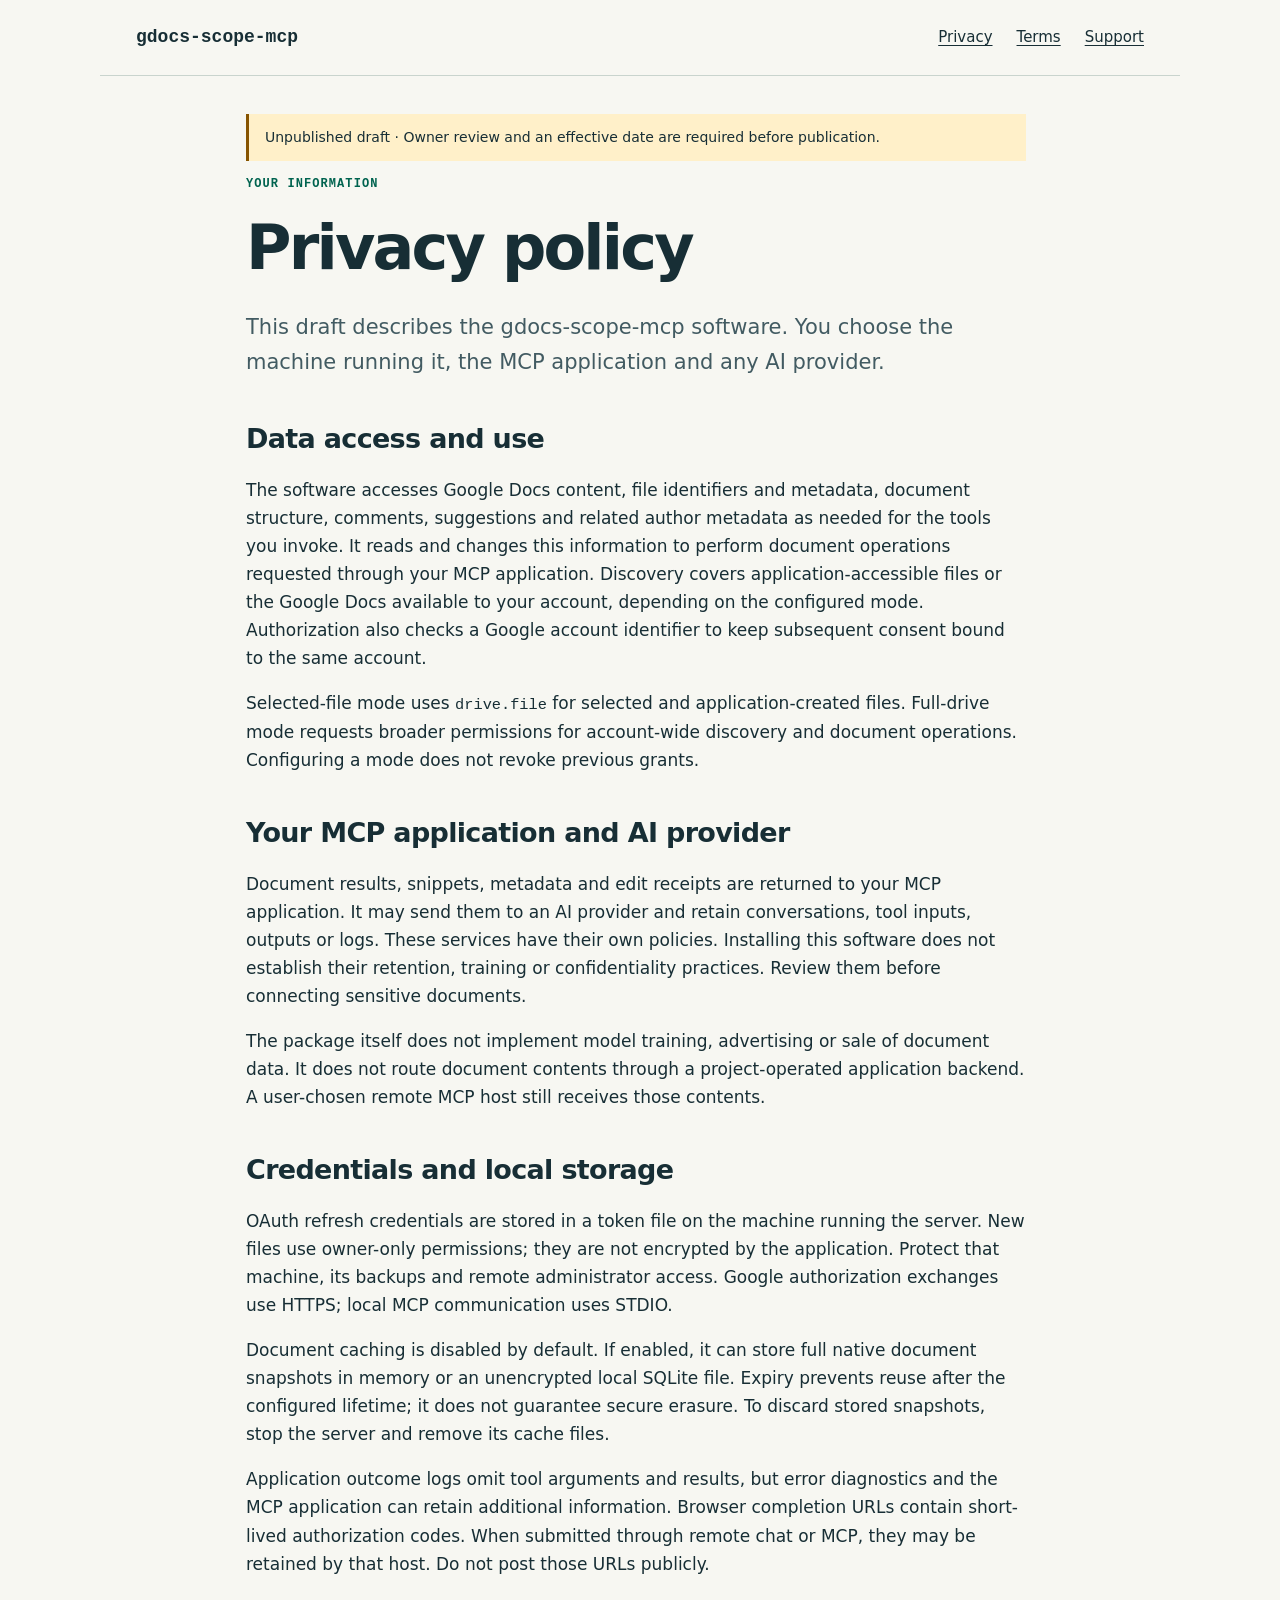
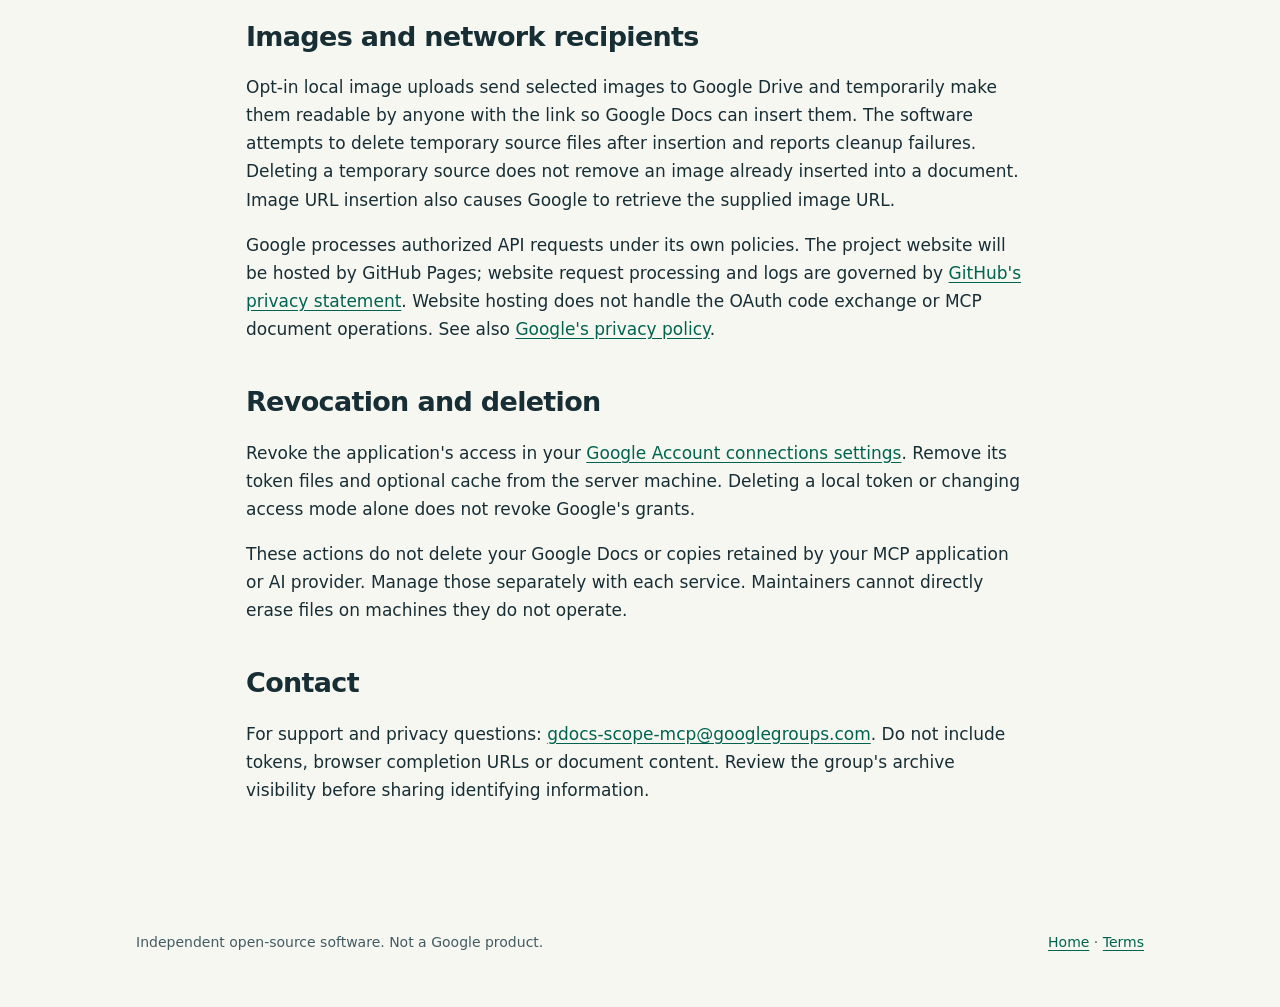
==== website/privacy.html @ fe9aa480 "Prepare local static pages for public OAuth review" ====
<!doctype html>
<html lang="en">
<head><meta charset="utf-8"><meta name="viewport" content="width=device-width, initial-scale=1"><title>Privacy — gdocs-scope-mcp</title><link rel="stylesheet" href="style.css"></head>
<body>
  <a class="skip" href="#main">Skip to content</a>
  <header><a class="brand" href="index.html">gdocs-scope-mcp</a><nav aria-label="Main"><a href="privacy.html" aria-current="page">Privacy</a><a href="terms.html">Terms</a><a href="mailto:gdocs-scope-mcp@googlegroups.com">Support</a></nav></header>
  <main id="main" class="legal">
    <p class="notice">Unpublished draft · Owner review and an effective date are required before publication.</p>
    <p class="eyebrow">Your information</p><h1>Privacy policy</h1>
    <p class="lead">This draft describes the gdocs-scope-mcp software. You choose the machine running it, the MCP application and any AI provider.</p>
    <h2>Data access and use</h2>
    <p>The software accesses Google Docs content, file identifiers and metadata, document structure, comments, suggestions and related author metadata as needed for the tools you invoke. It reads and changes this information to perform document operations requested through your MCP application. Discovery covers application-accessible files or the Google Docs available to your account, depending on the configured mode. Authorization also checks a Google account identifier to keep subsequent consent bound to the same account.</p>
    <p>Selected-file mode uses <code>drive.file</code> for selected and application-created files. Full-drive mode requests broader permissions for account-wide discovery and document operations. Configuring a mode does not revoke previous grants.</p>
    <h2>Your MCP application and AI provider</h2>
    <p>Document results, snippets, metadata and edit receipts are returned to your MCP application. It may send them to an AI provider and retain conversations, tool inputs, outputs or logs. These services have their own policies. Installing this software does not establish their retention, training or confidentiality practices. Review them before connecting sensitive documents.</p>
    <p>The package itself does not implement model training, advertising or sale of document data. It does not route document contents through a project-operated application backend. A user-chosen remote MCP host still receives those contents.</p>
    <h2>Credentials and local storage</h2>
    <p>OAuth refresh credentials are stored in a token file on the machine running the server. New files use owner-only permissions; they are not encrypted by the application. Protect that machine, its backups and remote administrator access. Google authorization exchanges use HTTPS; local MCP communication uses STDIO.</p>
    <p>Document caching is disabled by default. If enabled, it can store full native document snapshots in memory or an unencrypted local SQLite file. Expiry prevents reuse after the configured lifetime; it does not guarantee secure erasure. To discard stored snapshots, stop the server and remove its cache files.</p>
    <p>Application outcome logs omit tool arguments and results, but error diagnostics and the MCP application can retain additional information. Browser completion URLs contain short-lived authorization codes. When submitted through remote chat or MCP, they may be retained by that host. Do not post those URLs publicly.</p>
    <h2>Images and network recipients</h2>
    <p>Opt-in local image uploads send selected images to Google Drive and temporarily make them readable by anyone with the link so Google Docs can insert them. The software attempts to delete temporary source files after insertion and reports cleanup failures. Deleting a temporary source does not remove an image already inserted into a document. Image URL insertion also causes Google to retrieve the supplied image URL.</p>
    <p>Google processes authorized API requests under its own policies. The project website will be hosted by GitHub Pages; website request processing and logs are governed by <a href="https://docs.github.com/en/site-policy/privacy-policies/github-general-privacy-statement">GitHub's privacy statement</a>. Website hosting does not handle the OAuth code exchange or MCP document operations. See also <a href="https://policies.google.com/privacy">Google's privacy policy</a>.</p>
    <h2>Revocation and deletion</h2>
    <p>Revoke the application's access in your <a href="https://myaccount.google.com/connections">Google Account connections settings</a>. Remove its token files and optional cache from the server machine. Deleting a local token or changing access mode alone does not revoke Google's grants.</p>
    <p>These actions do not delete your Google Docs or copies retained by your MCP application or AI provider. Manage those separately with each service. Maintainers cannot directly erase files on machines they do not operate.</p>
    <h2>Contact</h2>
    <p>For support and privacy questions: <a href="mailto:gdocs-scope-mcp@googlegroups.com">gdocs-scope-mcp@googlegroups.com</a>. Do not include tokens, browser completion URLs or document content. Review the group's archive visibility before sharing identifying information.</p>
  </main>
  <footer><p>Independent open-source software. Not a Google product.</p><p><a href="index.html">Home</a> · <a href="terms.html">Terms</a></p></footer>
</body>
</html>
---- website/style.css ----
:root { color-scheme: light; --ink: #172e35; --muted: #425b62; --paper: #f7f7f2; --line: #c9d4ce; --accent: #00634f; }
* { box-sizing: border-box; }
html { scroll-behavior: smooth; }
body { margin: 0; background: var(--paper); color: var(--ink); font: 17px/1.65 system-ui, sans-serif; }
a { color: var(--accent); text-underline-offset: .2em; }
a:hover { text-decoration-thickness: 2px; }
a:focus-visible { outline: 3px solid #875400; outline-offset: 5px; }
header, main, footer { max-width: 1080px; margin: auto; padding: 24px 36px; }
header { display: flex; flex-wrap: wrap; align-items: center; justify-content: space-between; gap: 18px; border-bottom: 1px solid var(--line); }
.brand { font: 700 18px/1.5 ui-monospace, monospace; color: var(--ink); text-decoration: none; }
nav { display: flex; flex-wrap: wrap; gap: 24px; font-size: 15px; }
nav a { color: var(--ink); }
.skip { position: absolute; left: 12px; top: -100px; background: white; padding: 10px; }
.skip:focus { top: 12px; }
.notice { font-size: 14px; padding: 12px 16px; background: #fff0c9; border-left: 3px solid #875400; }
section { margin: 0; padding: 50px 0; border-bottom: 1px solid var(--line); }
.hero { padding: 64px 0 70px; }
.eyebrow { font: 650 12px/1.6 ui-monospace, monospace; letter-spacing: .09em; text-transform: uppercase; color: var(--accent); }
h1 { font-size: clamp(36px, 5.5vw, 62px); line-height: 1.1; letter-spacing: -.045em; font-weight: 650; margin: 20px 0 28px; }
h2 { font-size: clamp(26px, 3vw, 34px); line-height: 1.25; letter-spacing: -.025em; margin: 14px 0 20px; }
h3 { font-size: 22px; line-height: 1.3; margin: 20px 0 12px; }
p { max-width: 780px; }
.lead { font-size: 21px; color: var(--muted); max-width: 800px; }
.actions { display: flex; flex-wrap: wrap; align-items: center; gap: 24px; margin: 32px 0 0; }
.button { display: inline-block; color: white; background: var(--accent); padding: 12px 20px; text-decoration: none; border-radius: 4px; font-size: 16px; }
.button:hover { background: #004d3e; }
.example { display: grid; grid-template-columns: 1fr 1.1fr; gap: 24px 32px; }
pre { font: 15px/1.9 ui-monospace, monospace; color: #e5f1eb; background: #172e35; padding: 24px; border-radius: 4px; overflow: auto; max-width: 100%; align-self: center; }
code { font-family: ui-monospace, monospace; font-size: .9em; }
pre code { font-size: inherit; }
.caption { grid-column: 1/-1; font-size: 14px; color: var(--muted); margin: 0; }
.columns { display: grid; grid-template-columns: 1fr 1fr; gap: 40px; }
.boundary { border-left: 4px solid var(--accent); padding-left: 28px; margin-top: 32px; background: #edf2ec; padding-right: 28px; }
.legal { max-width: 860px; padding-bottom: 60px; }
.legal h2 { margin-top: 42px; font-size: 27px; }
.legal p { overflow-wrap: anywhere; }
footer { display: flex; justify-content: space-between; flex-wrap: wrap; gap: 10px 30px; font-size: 14px; color: var(--muted); padding-top: 36px; padding-bottom: 40px; }
@media (max-width: 700px) { header, main, footer { padding-left: 22px; padding-right: 22px; } .example, .columns { grid-template-columns: 1fr; gap: 12px; } .hero { padding: 40px 0; } section { padding: 36px 0; } .lead { font-size: 19px; } pre { font-size: 13px; padding: 18px; } .boundary { padding-left: 18px; padding-right: 18px; } }
@media (prefers-reduced-motion: reduce) { html { scroll-behavior: auto; } }
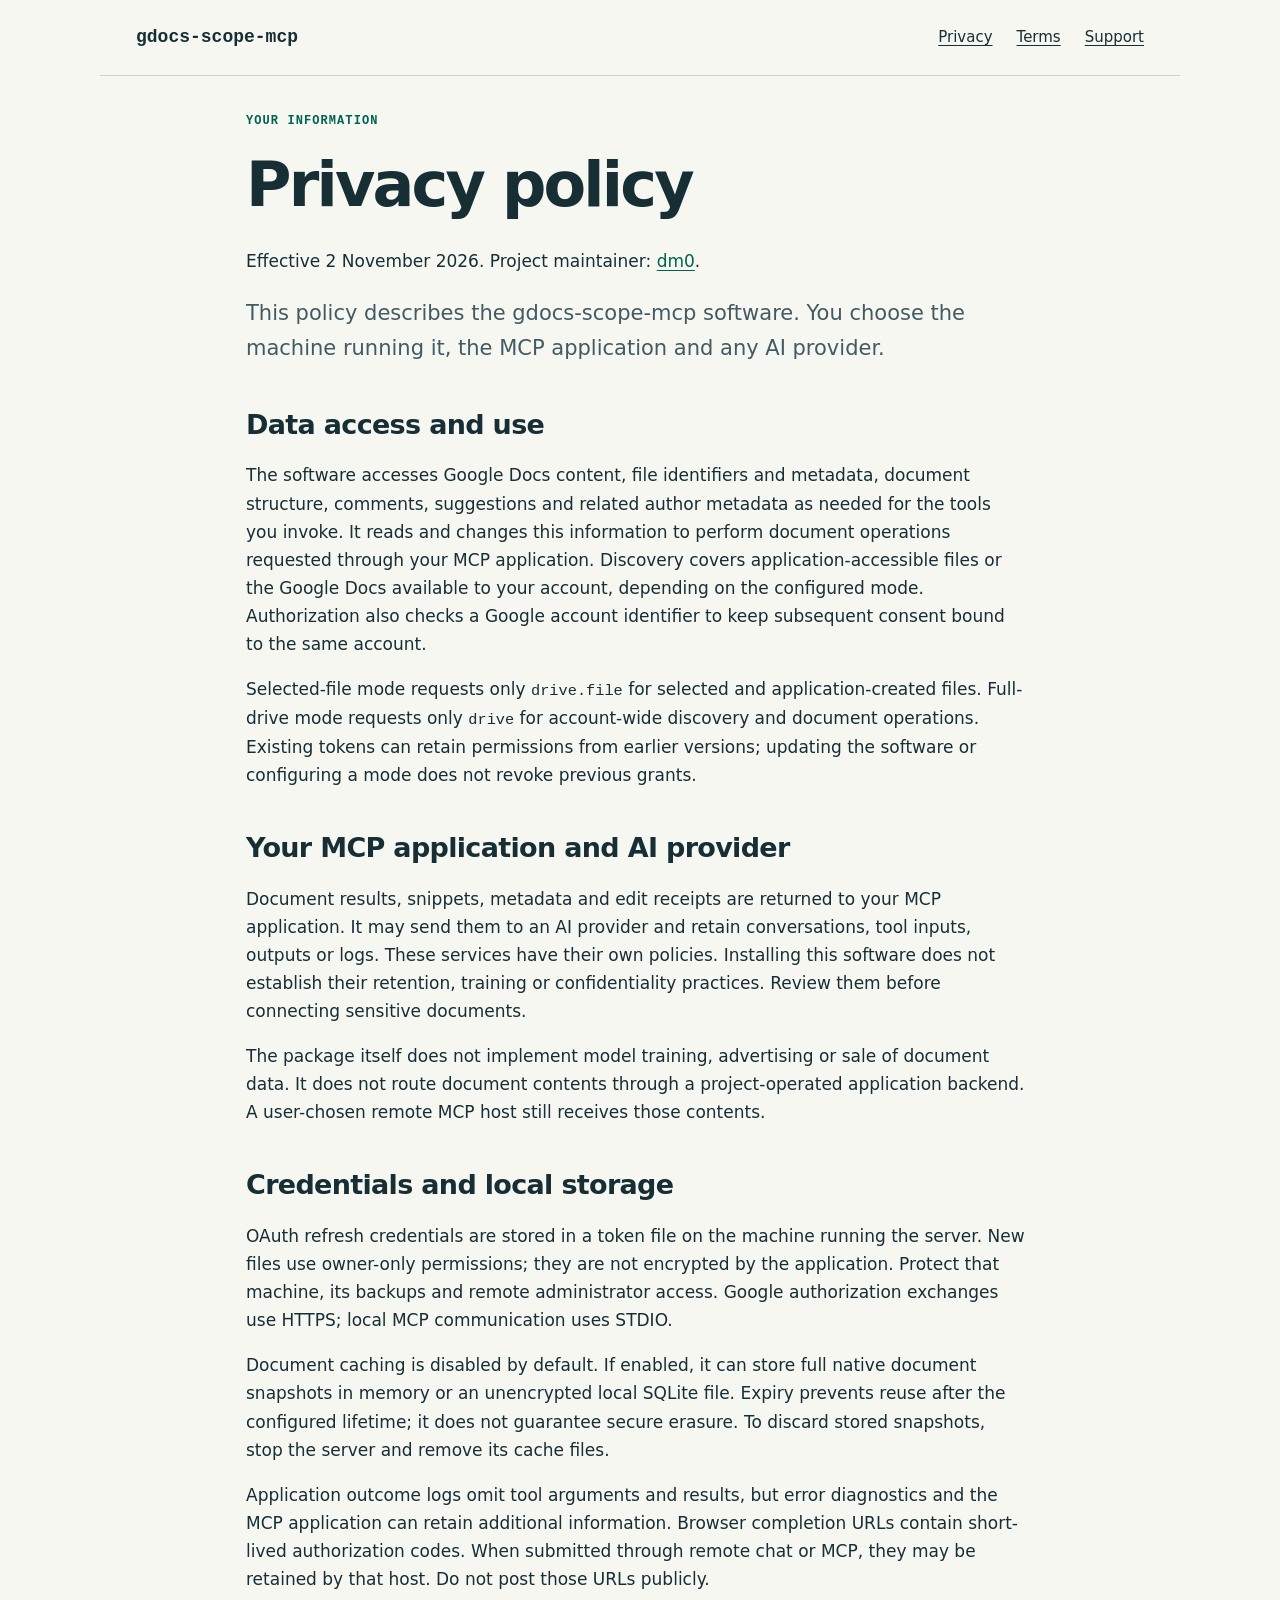
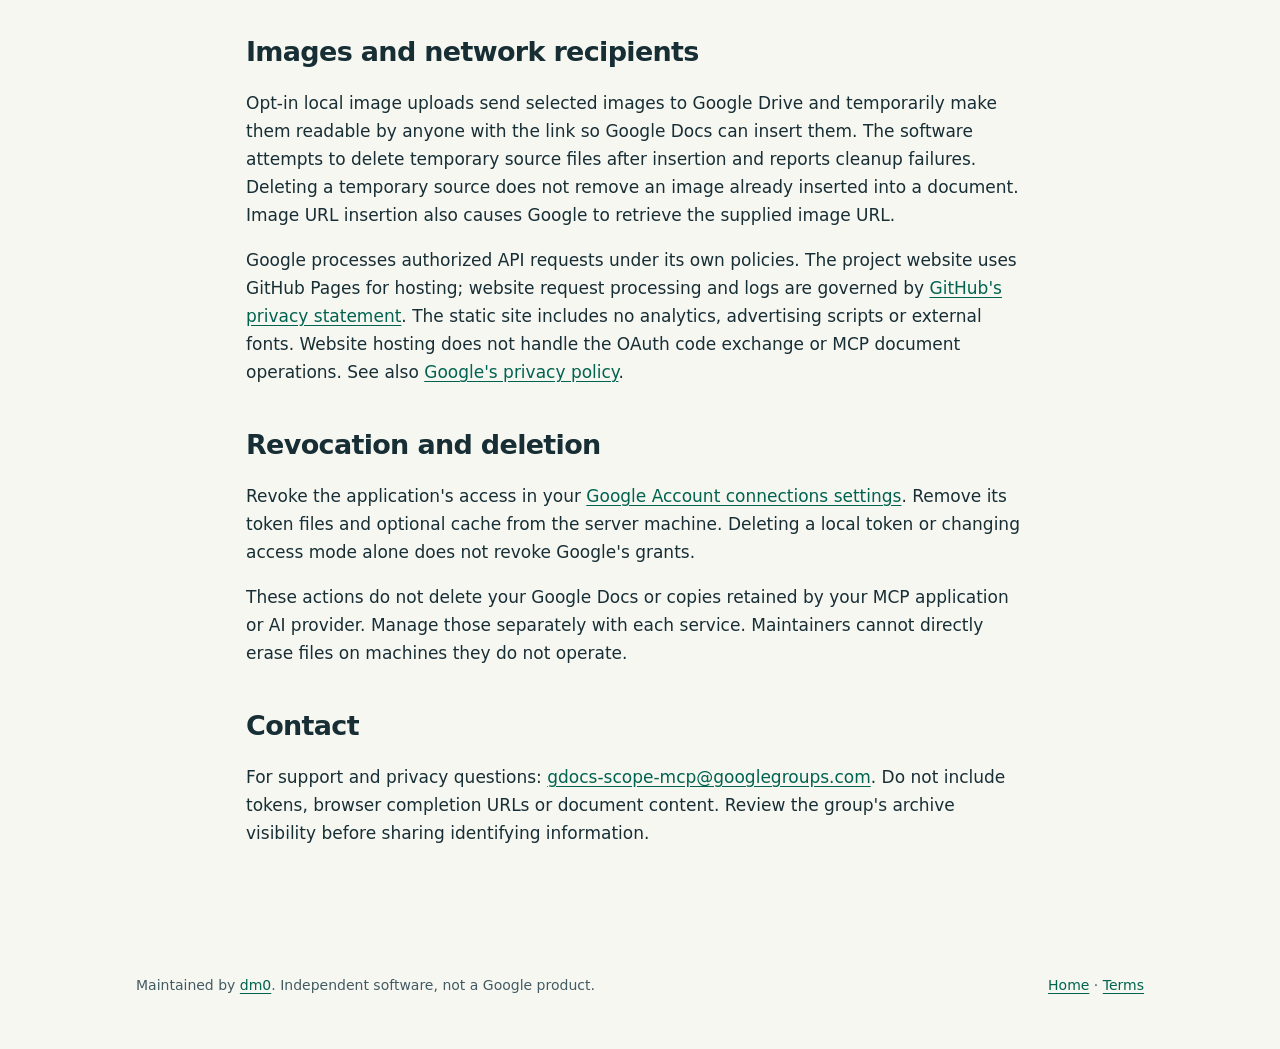
==== commit 4a6cecaa: "Finalize website content, privacy policy and publication guidance" ====
--- a/website/privacy.html
+++ b/website/privacy.html
@@ -1,16 +1,16 @@
 <!doctype html>
 <html lang="en">
-<head><meta charset="utf-8"><meta name="viewport" content="width=device-width, initial-scale=1"><title>Privacy — gdocs-scope-mcp</title><link rel="stylesheet" href="style.css"></head>
+<head><meta charset="utf-8"><meta name="viewport" content="width=device-width, initial-scale=1"><meta name="description" content="How gdocs-scope-mcp accesses, uses and stores Google Docs data, and how to revoke access."><title>Privacy — gdocs-scope-mcp</title><link rel="icon" href="icon.svg" type="image/svg+xml"><link rel="stylesheet" href="style.css"></head>
 <body>
   <a class="skip" href="#main">Skip to content</a>
   <header><a class="brand" href="index.html">gdocs-scope-mcp</a><nav aria-label="Main"><a href="privacy.html" aria-current="page">Privacy</a><a href="terms.html">Terms</a><a href="mailto:gdocs-scope-mcp@googlegroups.com">Support</a></nav></header>
   <main id="main" class="legal">
-    <p class="notice">Unpublished draft · Owner review and an effective date are required before publication.</p>
     <p class="eyebrow">Your information</p><h1>Privacy policy</h1>
-    <p class="lead">This draft describes the gdocs-scope-mcp software. You choose the machine running it, the MCP application and any AI provider.</p>
+    <p>Effective <time datetime="2026-11-02">2 November 2026</time>. Project maintainer: <a href="https://github.com/dm0">dm0</a>.</p>
+    <p class="lead">This policy describes the gdocs-scope-mcp software. You choose the machine running it, the MCP application and any AI provider.</p>
     <h2>Data access and use</h2>
     <p>The software accesses Google Docs content, file identifiers and metadata, document structure, comments, suggestions and related author metadata as needed for the tools you invoke. It reads and changes this information to perform document operations requested through your MCP application. Discovery covers application-accessible files or the Google Docs available to your account, depending on the configured mode. Authorization also checks a Google account identifier to keep subsequent consent bound to the same account.</p>
-    <p>Selected-file mode uses <code>drive.file</code> for selected and application-created files. Full-drive mode requests broader permissions for account-wide discovery and document operations. Configuring a mode does not revoke previous grants.</p>
+    <p>Selected-file mode requests only <code>drive.file</code> for selected and application-created files. Full-drive mode requests only <code>drive</code> for account-wide discovery and document operations. Existing tokens can retain permissions from earlier versions; updating the software or configuring a mode does not revoke previous grants.</p>
     <h2>Your MCP application and AI provider</h2>
     <p>Document results, snippets, metadata and edit receipts are returned to your MCP application. It may send them to an AI provider and retain conversations, tool inputs, outputs or logs. These services have their own policies. Installing this software does not establish their retention, training or confidentiality practices. Review them before connecting sensitive documents.</p>
     <p>The package itself does not implement model training, advertising or sale of document data. It does not route document contents through a project-operated application backend. A user-chosen remote MCP host still receives those contents.</p>
@@ -20,13 +20,13 @@
     <p>Application outcome logs omit tool arguments and results, but error diagnostics and the MCP application can retain additional information. Browser completion URLs contain short-lived authorization codes. When submitted through remote chat or MCP, they may be retained by that host. Do not post those URLs publicly.</p>
     <h2>Images and network recipients</h2>
     <p>Opt-in local image uploads send selected images to Google Drive and temporarily make them readable by anyone with the link so Google Docs can insert them. The software attempts to delete temporary source files after insertion and reports cleanup failures. Deleting a temporary source does not remove an image already inserted into a document. Image URL insertion also causes Google to retrieve the supplied image URL.</p>
-    <p>Google processes authorized API requests under its own policies. The project website will be hosted by GitHub Pages; website request processing and logs are governed by <a href="https://docs.github.com/en/site-policy/privacy-policies/github-general-privacy-statement">GitHub's privacy statement</a>. Website hosting does not handle the OAuth code exchange or MCP document operations. See also <a href="https://policies.google.com/privacy">Google's privacy policy</a>.</p>
+    <p>Google processes authorized API requests under its own policies. The project website uses GitHub Pages for hosting; website request processing and logs are governed by <a href="https://docs.github.com/en/site-policy/privacy-policies/github-general-privacy-statement">GitHub's privacy statement</a>. The static site includes no analytics, advertising scripts or external fonts. Website hosting does not handle the OAuth code exchange or MCP document operations. See also <a href="https://policies.google.com/privacy">Google's privacy policy</a>.</p>
     <h2>Revocation and deletion</h2>
     <p>Revoke the application's access in your <a href="https://myaccount.google.com/connections">Google Account connections settings</a>. Remove its token files and optional cache from the server machine. Deleting a local token or changing access mode alone does not revoke Google's grants.</p>
     <p>These actions do not delete your Google Docs or copies retained by your MCP application or AI provider. Manage those separately with each service. Maintainers cannot directly erase files on machines they do not operate.</p>
     <h2>Contact</h2>
     <p>For support and privacy questions: <a href="mailto:gdocs-scope-mcp@googlegroups.com">gdocs-scope-mcp@googlegroups.com</a>. Do not include tokens, browser completion URLs or document content. Review the group's archive visibility before sharing identifying information.</p>
   </main>
-  <footer><p>Independent open-source software. Not a Google product.</p><p><a href="index.html">Home</a> · <a href="terms.html">Terms</a></p></footer>
+  <footer><p>Maintained by <a href="https://github.com/dm0">dm0</a>. Independent software, not a Google product.</p><p><a href="index.html">Home</a> · <a href="terms.html">Terms</a></p></footer>
 </body>
 </html>
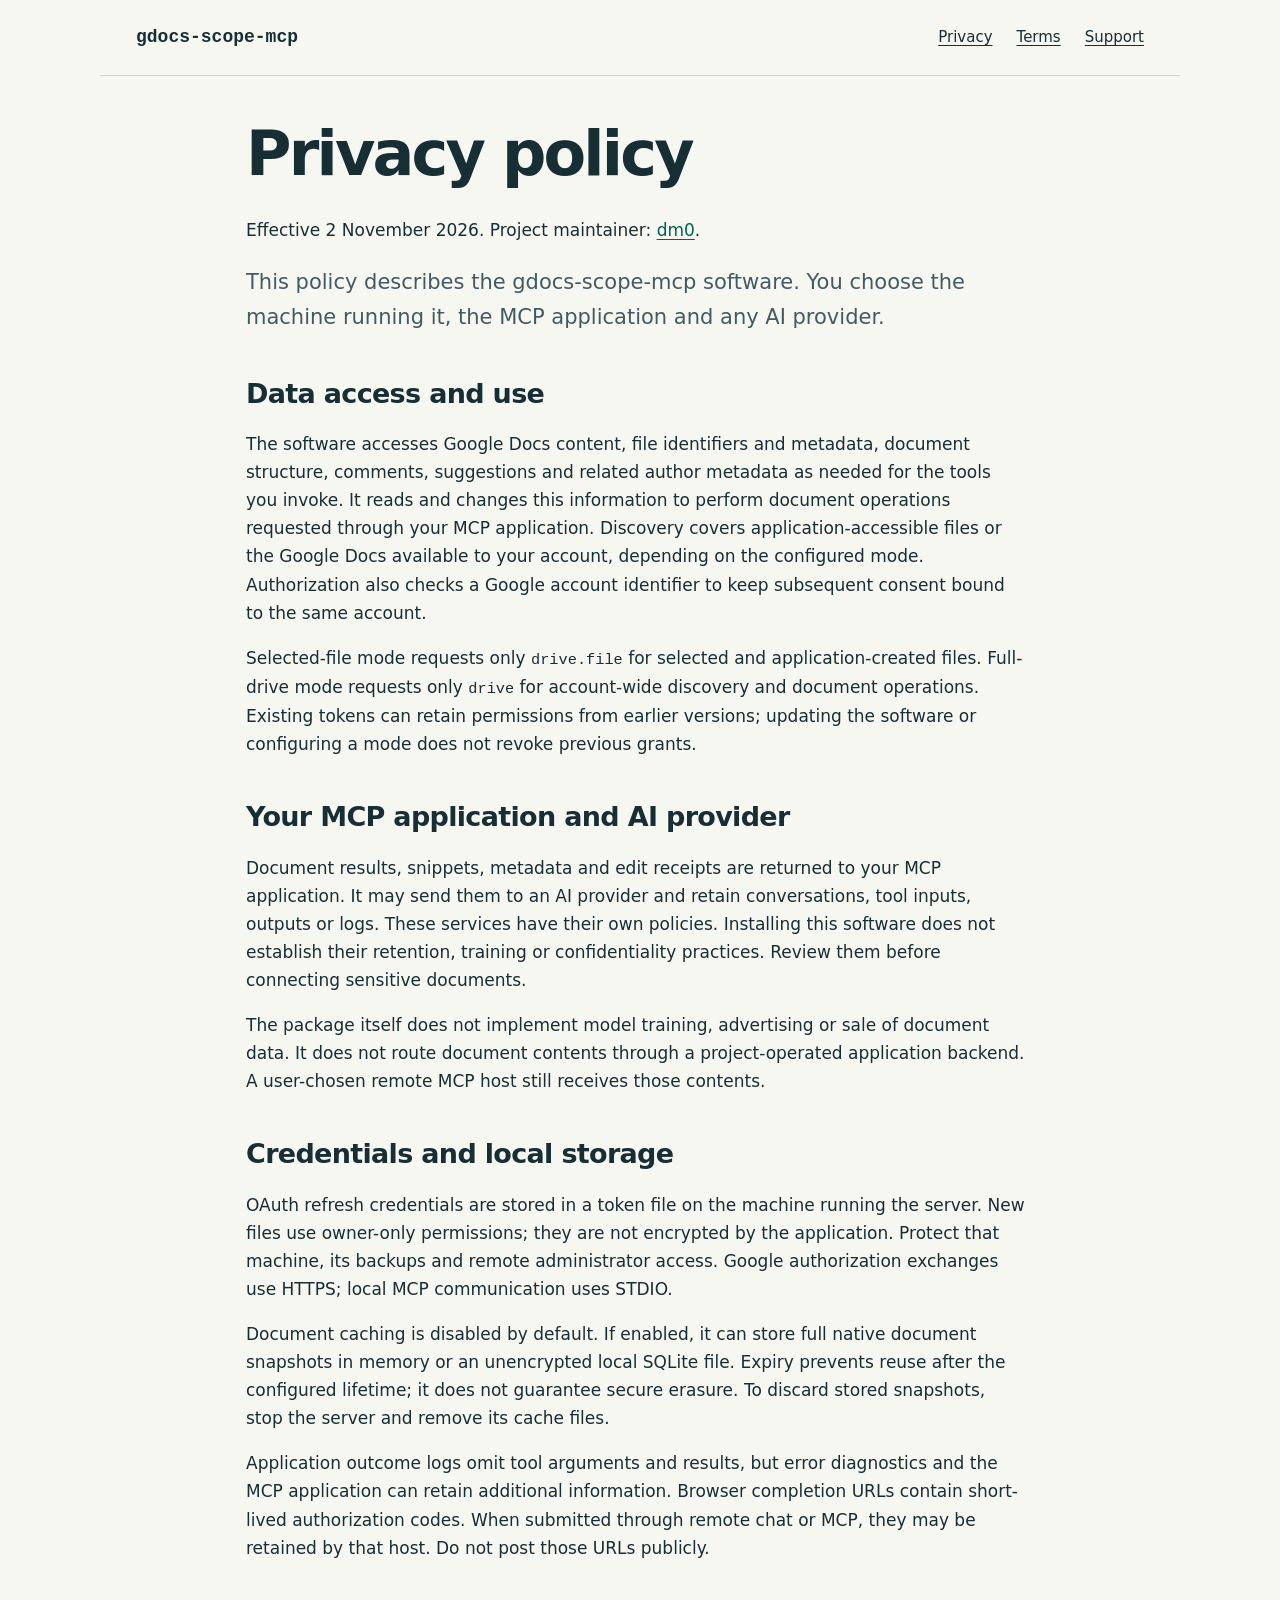
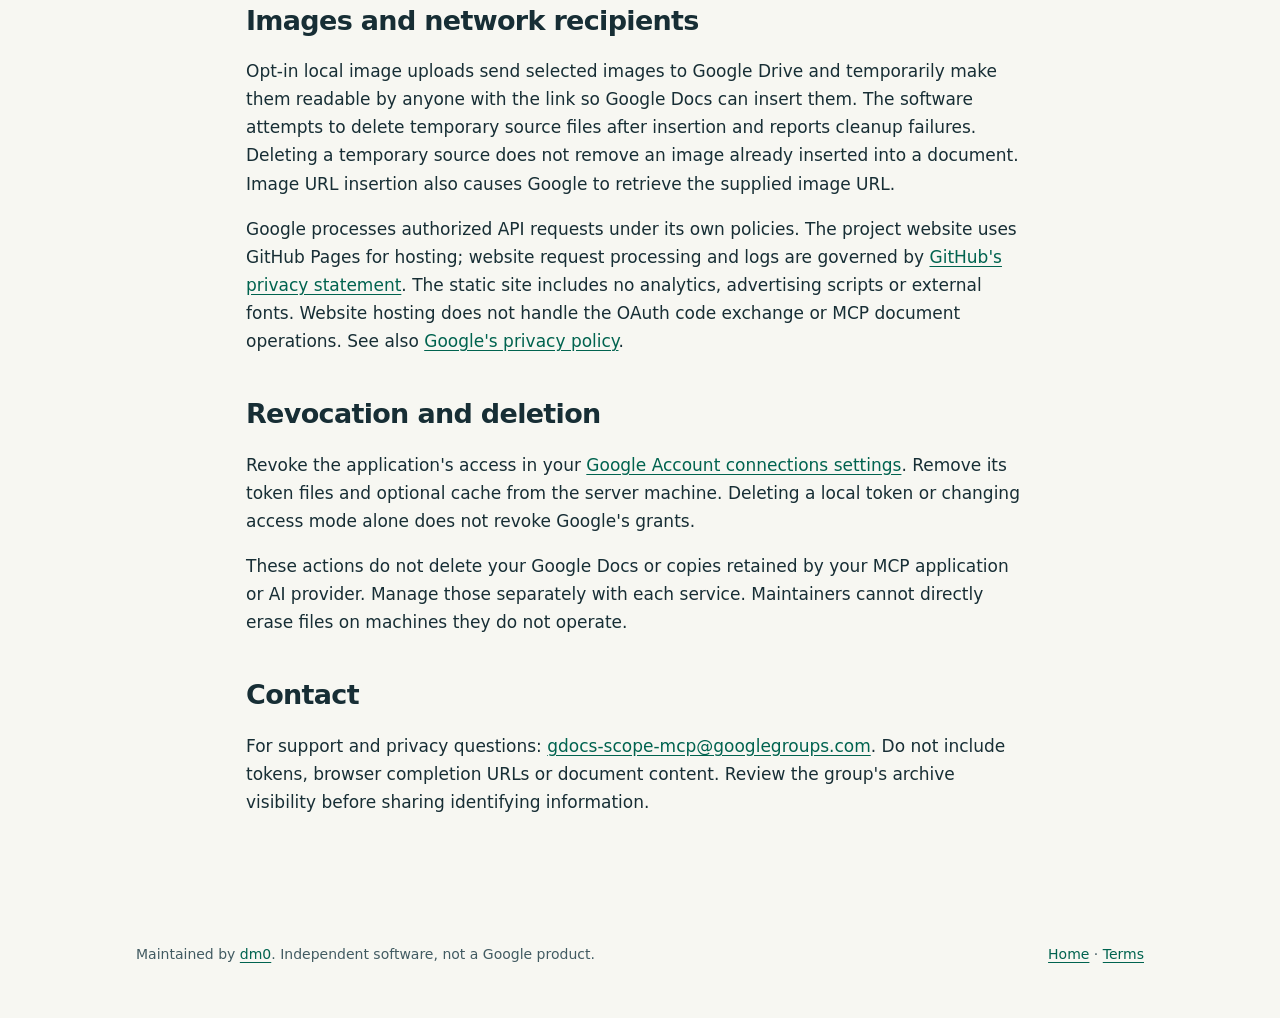
==== commit bd36d2d5: "Use direct headings consistently on legal pages" ====
--- a/website/privacy.html
+++ b/website/privacy.html
@@ -5,7 +5,7 @@
   <a class="skip" href="#main">Skip to content</a>
   <header><a class="brand" href="index.html">gdocs-scope-mcp</a><nav aria-label="Main"><a href="privacy.html" aria-current="page">Privacy</a><a href="terms.html">Terms</a><a href="mailto:gdocs-scope-mcp@googlegroups.com">Support</a></nav></header>
   <main id="main" class="legal">
-    <p class="eyebrow">Your information</p><h1>Privacy policy</h1>
+    <h1>Privacy policy</h1>
     <p>Effective <time datetime="2026-11-02">2 November 2026</time>. Project maintainer: <a href="https://github.com/dm0">dm0</a>.</p>
     <p class="lead">This policy describes the gdocs-scope-mcp software. You choose the machine running it, the MCP application and any AI provider.</p>
     <h2>Data access and use</h2>
